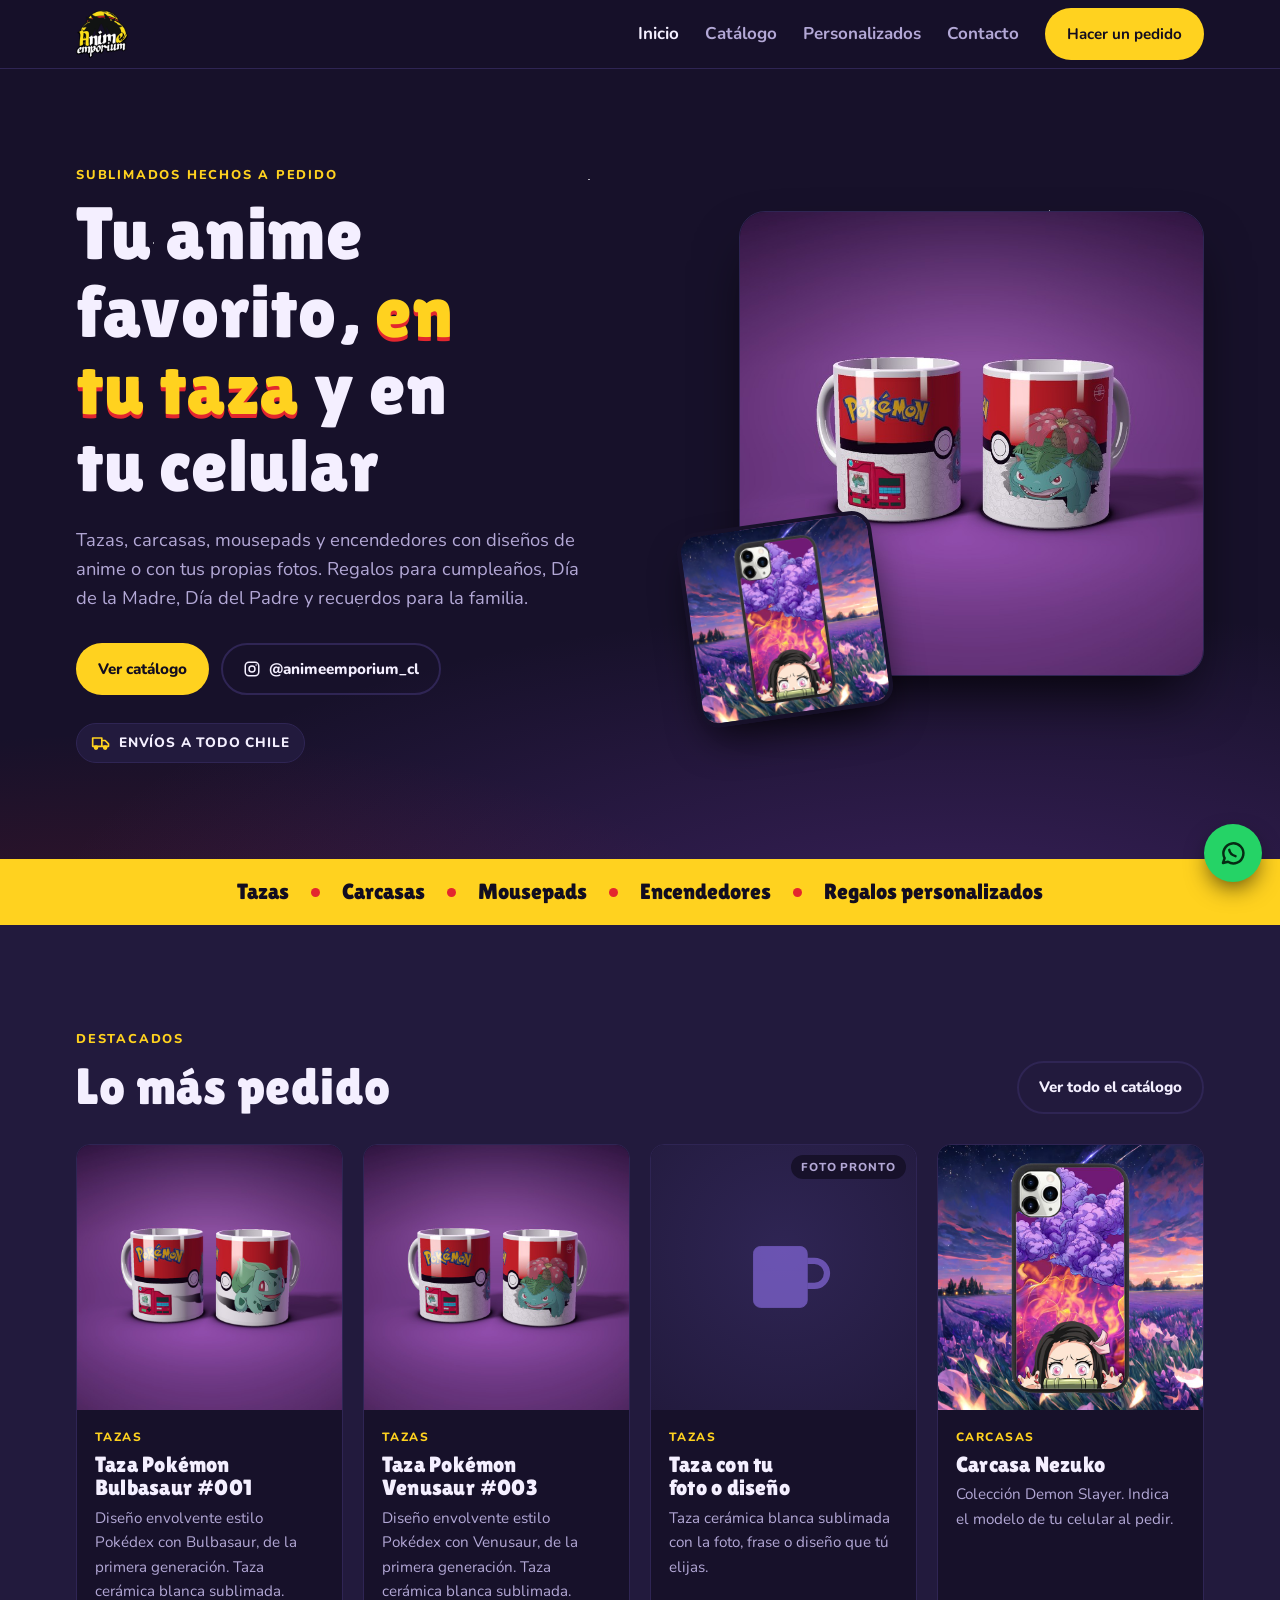
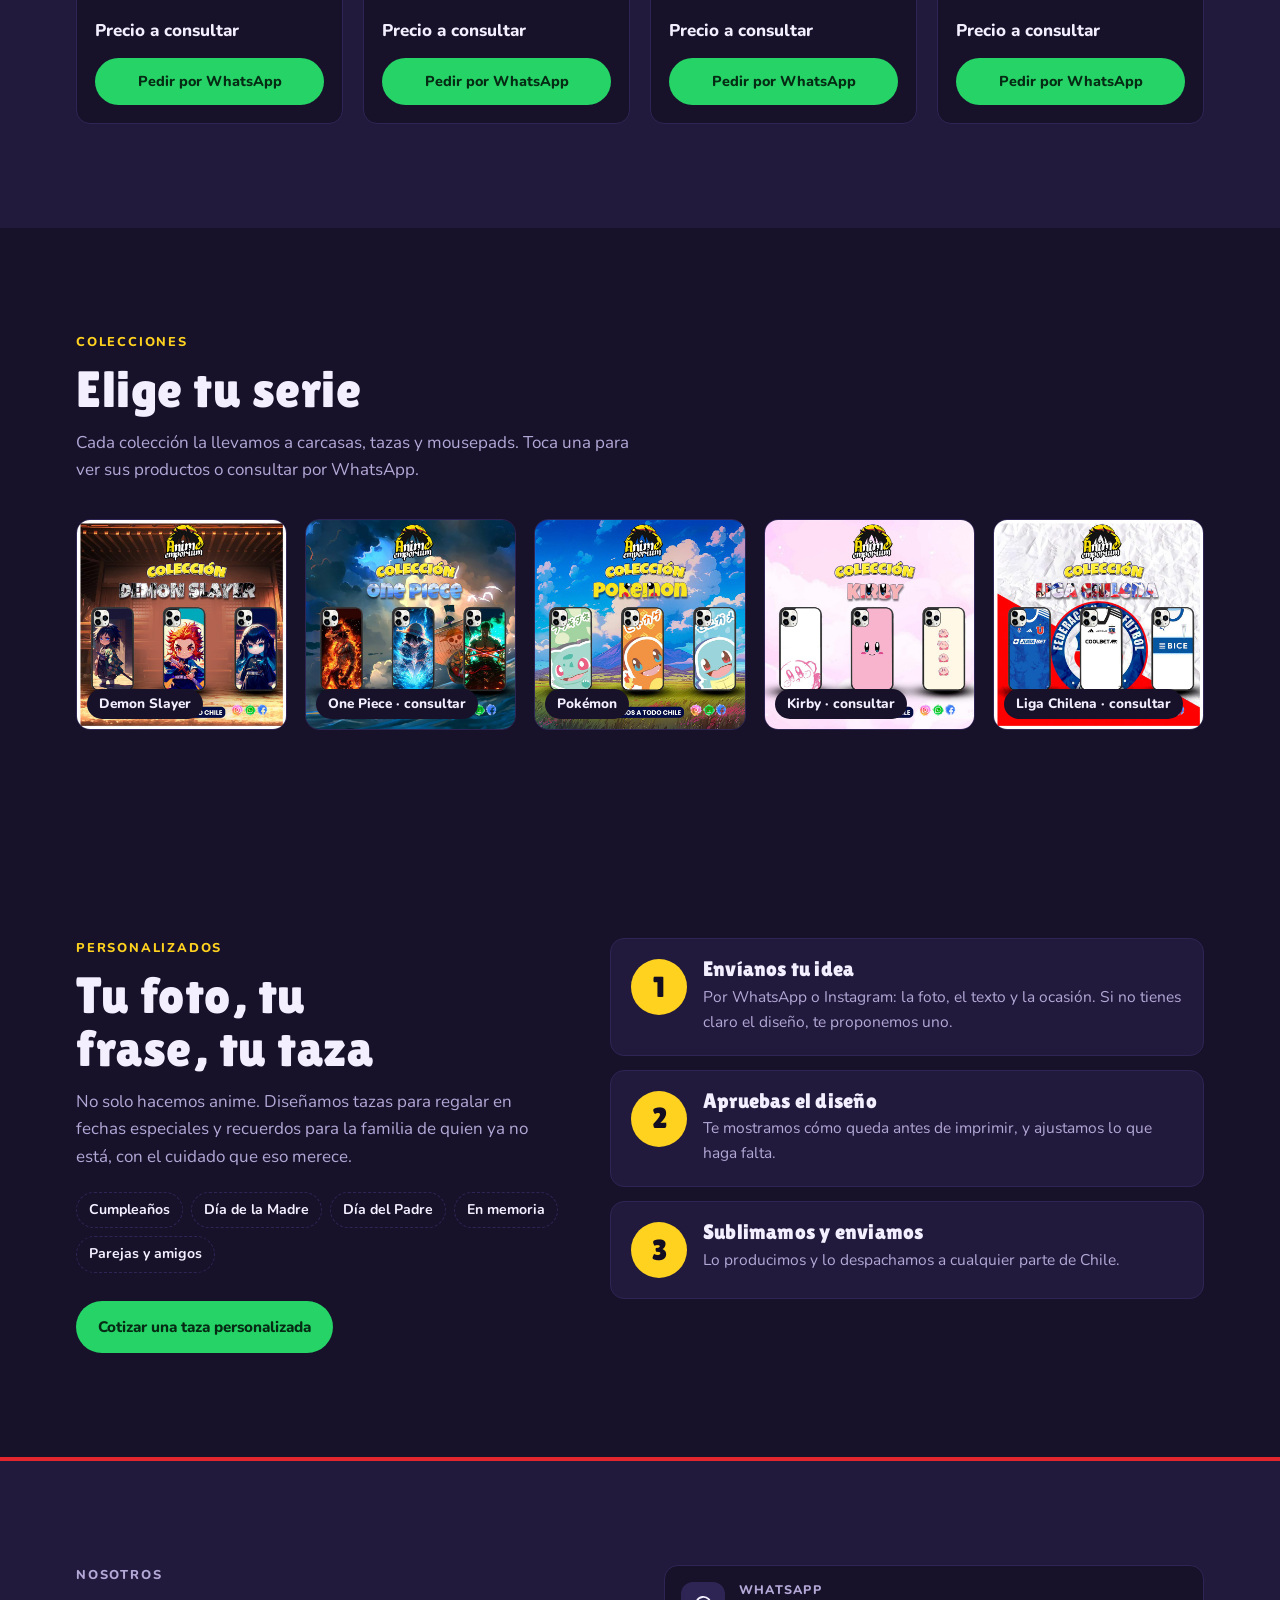
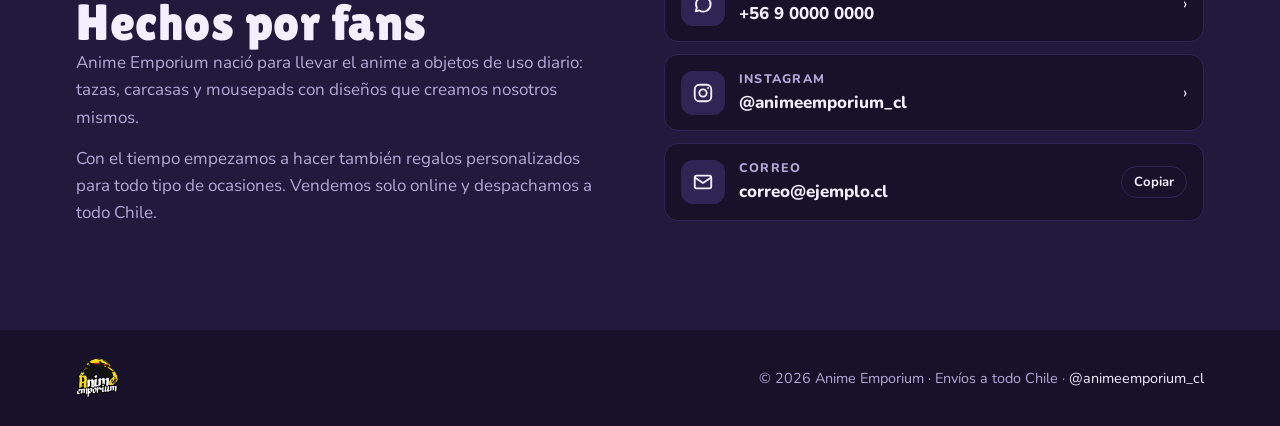
==== index.html @ aecd5f4e "Primera versión del sitio" ====
<!doctype html>
<html lang="es-CL">
<head>
<meta charset="utf-8">
<meta name="viewport" content="width=device-width, initial-scale=1, viewport-fit=cover">
<title>Anime Emporium</title>
<meta name="claude:viewport-fit-sides" content="cover">
<meta name="description" content="Tazas, carcasas, mousepads y regalos sublimados de anime y personalizados. Pedidos por WhatsApp e Instagram, envíos a todo Chile.">
<meta property="og:title" content="Anime Emporium">
<meta property="og:description" content="Tazas, carcasas, mousepads y regalos sublimados de anime y personalizados. Pedidos por WhatsApp e Instagram, envíos a todo Chile.">
<meta property="og:image" content="assets/img/productos/taza-pokemon-venusaur.jpg">
<link rel="icon" href="assets/img/logo.png">
<link rel="preconnect" href="https://fonts.googleapis.com">
<link rel="preconnect" href="https://fonts.gstatic.com" crossorigin>
<link rel="stylesheet" href="https://fonts.googleapis.com/css2?family=Lilita+One&family=Nunito:wght@400;700;800&display=swap">
<link rel="stylesheet" href="css/estilos.css">
</head>
<body data-pagina="inicio">

<header class="header">
  <div class="envoltura">
    <a class="marca" href="index.html" aria-label="Anime Emporium, inicio">
      <img src="assets/img/logo.png" alt="Anime Emporium" width="300" height="276">
    </a>
    <button id="btn-menu" type="button" aria-expanded="false" aria-controls="nav" aria-label="Abrir menú">
      <svg viewBox="0 0 24 24" fill="none" stroke="currentColor" stroke-width="2.2" stroke-linecap="round"><path d="M4 7h16M4 12h16M4 17h16"/></svg>
    </button>
    <nav id="nav" class="nav" aria-label="Principal">
      <a href="index.html" aria-current="page">Inicio</a>
      <a href="catalogo.html">Catálogo</a>
      <a href="index.html#personalizados">Personalizados</a>
      <a href="index.html#contacto">Contacto</a>
      <a class="btn btn-pri" data-wsp href="#" target="_blank" rel="noopener">Hacer un pedido</a>
    </nav>
  </div>
</header>

<main>
  <section class="hero" id="inicio">
    <div class="envoltura">
      <div class="hero-texto">
        <p class="eyebrow">Sublimados hechos a pedido</p>
        <h1>Tu anime favorito, <span class="amarillo">en tu taza</span> y en tu celular</h1>
        <p class="hero-lead">Tazas, carcasas, mousepads y encendedores con diseños de anime o con tus propias fotos. Regalos para cumpleaños, Día de la Madre, Día del Padre y recuerdos para la familia.</p>
        <div class="hero-cta">
          <a class="btn btn-pri" href="catalogo.html">Ver catálogo</a>
          <a class="btn btn-sec" data-ig href="#" target="_blank" rel="noopener">
            <svg viewBox="0 0 24 24" fill="none" stroke="currentColor" stroke-width="2"><rect x="3" y="3" width="18" height="18" rx="5"/><circle cx="12" cy="12" r="4"/><circle cx="17.5" cy="6.5" r="1" fill="currentColor" stroke="none"/></svg>
            <span data-ig-texto>@animeemporium_cl</span>
          </a>
        </div>
        <p class="sello">
          <svg viewBox="0 0 24 24" fill="none" stroke="currentColor" stroke-width="2" stroke-linejoin="round"><path d="M2 6h11v10H2zM13 9h4l4 4v3h-8z"/><circle cx="6" cy="17.5" r="1.8" fill="currentColor"/><circle cx="17" cy="17.5" r="1.8" fill="currentColor"/></svg>
          Envíos a todo Chile
        </p>
      </div>
      <div class="hero-visual" aria-hidden="true">
        <img class="hv-taza" src="assets/img/productos/taza-pokemon-venusaur.jpg" alt="" width="800" height="800">
        <img class="hv-carcasa" src="assets/img/productos/carcasa-nezuko.jpg" alt="" width="800" height="800">
      </div>
    </div>
  </section>

  <div class="banda" aria-label="Lo que hacemos">
    <div class="envoltura">
      <span>Tazas</span><i class="punto"></i>
      <span>Carcasas</span><i class="punto"></i>
      <span>Mousepads</span><i class="punto"></i>
      <span>Encendedores</span><i class="punto"></i>
      <span>Regalos personalizados</span>
    </div>
  </div>

  <section class="seccion catalogo" id="destacados">
    <div class="envoltura">
      <div class="cabecera-fila">
        <div>
          <p class="eyebrow">Destacados</p>
          <h2 class="titulo-sec">Lo más pedido</h2>
        </div>
        <a class="btn btn-sec" href="catalogo.html">Ver todo el catálogo</a>
      </div>
      <div class="grid-prod" id="grid-destacados"></div>
    </div>
  </section>

  <section class="seccion" id="colecciones">
    <div class="envoltura">
      <p class="eyebrow">Colecciones</p>
      <h2 class="titulo-sec">Elige tu serie</h2>
      <p class="intro">Cada colección la llevamos a carcasas, tazas y mousepads. Toca una para ver sus productos o consultar por WhatsApp.</p>
      <div class="grid-col" id="grid-colecciones"></div>
    </div>
  </section>

  <section class="seccion perso" id="personalizados">
    <div class="envoltura">
      <div>
        <p class="eyebrow">Personalizados</p>
        <h2 class="titulo-sec">Tu foto, tu frase, tu taza</h2>
        <p class="intro">No solo hacemos anime. Diseñamos tazas para regalar en fechas especiales y recuerdos para la familia de quien ya no está, con el cuidado que eso merece.</p>
        <div class="ocasiones-lista">
          <span>Cumpleaños</span><span>Día de la Madre</span><span>Día del Padre</span><span>En memoria</span><span>Parejas y amigos</span>
        </div>
        <a class="btn btn-wsp" data-wsp="Hola Anime Emporium, quiero una taza personalizada" href="#" target="_blank" rel="noopener">Cotizar una taza personalizada</a>
      </div>
      <ol class="pasos">
        <li>
          <div>
            <h3>Envíanos tu idea</h3>
            <p>Por WhatsApp o Instagram: la foto, el texto y la ocasión. Si no tienes claro el diseño, te proponemos uno.</p>
          </div>
        </li>
        <li>
          <div>
            <h3>Apruebas el diseño</h3>
            <p>Te mostramos cómo queda antes de imprimir, y ajustamos lo que haga falta.</p>
          </div>
        </li>
        <li>
          <div>
            <h3>Sublimamos y enviamos</h3>
            <p>Lo producimos y lo despachamos a cualquier parte de Chile.</p>
          </div>
        </li>
      </ol>
    </div>
  </section>

  <section class="seccion contacto" id="contacto">
    <div class="envoltura">
      <div class="texto">
        <p class="eyebrow">Nosotros</p>
        <h2 class="titulo-sec">Hechos por fans</h2>
        <p>Anime Emporium nació para llevar el anime a objetos de uso diario: tazas, carcasas y mousepads con diseños que creamos nosotros mismos.</p>
        <p>Con el tiempo empezamos a hacer también regalos personalizados para todo tipo de ocasiones. Vendemos solo online y despachamos a todo Chile.</p>
      </div>
      <div class="canales">
        <a class="canal" data-wsp href="#" target="_blank" rel="noopener">
          <span class="canal-ico"><svg viewBox="0 0 24 24" fill="none" stroke="currentColor" stroke-width="2" stroke-linejoin="round"><path d="M4 20l1.3-3.9A8 8 0 1 1 8 19z"/></svg></span>
          <span><small>WhatsApp</small><strong data-fono></strong></span>
          <span aria-hidden="true">›</span>
        </a>
        <a class="canal" data-ig href="#" target="_blank" rel="noopener">
          <span class="canal-ico"><svg viewBox="0 0 24 24" fill="none" stroke="currentColor" stroke-width="2"><rect x="3" y="3" width="18" height="18" rx="5"/><circle cx="12" cy="12" r="4"/><circle cx="17.5" cy="6.5" r="1" fill="currentColor" stroke="none"/></svg></span>
          <span><small>Instagram</small><strong data-ig-texto>@animeemporium_cl</strong></span>
          <span aria-hidden="true">›</span>
        </a>
        <div class="canal">
          <span class="canal-ico"><svg viewBox="0 0 24 24" fill="none" stroke="currentColor" stroke-width="2" stroke-linejoin="round"><rect x="3" y="5" width="18" height="14" rx="2"/><path d="M3 7l9 6 9-6"/></svg></span>
          <span><small>Correo</small><strong data-correo></strong></span>
          <button class="mini" id="copiar-correo" type="button">Copiar</button>
        </div>
      </div>
    </div>
  </section>
</main>

<footer>
  <div class="envoltura">
    <img src="assets/img/logo.png" alt="Anime Emporium" width="300" height="276">
    <p>© <span id="anio"></span> Anime Emporium · Envíos a todo Chile · <a data-ig href="#" target="_blank" rel="noopener" data-ig-texto>@animeemporium_cl</a></p>
  </div>
</footer>

<a class="flotante" data-wsp href="#" target="_blank" rel="noopener" aria-label="Escríbenos por WhatsApp">
  <svg viewBox="0 0 24 24" fill="none" stroke="currentColor" stroke-width="2" stroke-linejoin="round"><path d="M4 20l1.3-3.9A8 8 0 1 1 8 19z"/><path d="M9 9.5c.3 2 2.3 4.2 5 5" stroke-linecap="round"/></svg>
</a>

<script src="js/config.js"></script>
<script src="js/app.js"></script>
</body>
</html>
---- css/estilos.css ----
/* Layout: cielo nocturno de las publicaciones de IG + amarillo/rojo del logo.
   Hero en dos columnas con una taza y una carcasa, luego destacados, colecciones, personalizados y contacto. */
:root {
  --noche: #17112a;        /* fondo */
  --noche-2: #221a3d;      /* paneles */
  --noche-3: #2f2554;      /* bordes / chips */
  --texto: #f4efff;
  --suave: #b3a8d6;
  --amarillo: #ffd21f;     /* logo */
  --amarillo-osc: #d9a900;
  --rojo: #e3262e;         /* cinta del sombrero */
  --lila: #9d7bff;
  --wsp: #25d366;
  --tinta: #120d20;        /* texto sobre amarillo */

  --f-display: "Lilita One", "Arial Rounded MT Bold", "Trebuchet MS", sans-serif;
  --f-texto: "Nunito", "Segoe UI", system-ui, sans-serif;

  --radio: 14px;
  --ancho: 1160px;
  color-scheme: dark;
}

* { box-sizing: border-box; }
html { scroll-behavior: smooth; scroll-padding-top: 84px; }
body {
  margin: 0;
  background: var(--noche);
  color: var(--texto);
  font-family: var(--f-texto);
  font-size: 1.0625rem;
  line-height: 1.6;
  -webkit-font-smoothing: antialiased;
}
img { max-width: 100%; height: auto; display: block; }
a { color: inherit; }
h1, h2, h3 { font-family: var(--f-display); font-weight: 400; line-height: 1.05; margin: 0; text-wrap: balance; letter-spacing: .01em; }
p { margin: 0; }

.envoltura {
  max-width: var(--ancho);
  margin: 0 auto;
  padding-left: max(16px, env(safe-area-inset-left, 0px));
  padding-right: max(16px, env(safe-area-inset-right, 0px));
}
.seccion { padding-block: clamp(56px, 9vw, 104px); }
.eyebrow {
  font-weight: 800; font-size: .8rem; letter-spacing: .14em; text-transform: uppercase;
  color: var(--amarillo); margin-bottom: 10px;
}
.titulo-sec { font-size: clamp(2.1rem, 5vw, 3.2rem); }
.intro { color: var(--suave); max-width: 58ch; margin-top: 12px; }

/* Botones */
.btn {
  display: inline-flex; align-items: center; justify-content: center; gap: 8px;
  font-family: var(--f-texto); font-weight: 800; font-size: .95rem;
  padding: 12px 20px; border-radius: 999px; text-decoration: none; border: 2px solid transparent;
  cursor: pointer; transition: transform .15s ease, background-color .15s ease;
}
.btn:hover { transform: translateY(-2px); }
.btn:focus-visible, .chip:focus-visible, .col:focus-visible, a:focus-visible, button:focus-visible {
  outline: 3px solid var(--amarillo); outline-offset: 3px;
}
.btn-pri { background: var(--amarillo); color: var(--tinta); }
.btn-pri:hover { background: #ffe066; }
.btn-sec { border-color: var(--noche-3); color: var(--texto); background: transparent; }
.btn-sec:hover { border-color: var(--suave); }
.btn-wsp { background: var(--wsp); color: #062b14; }
.btn svg { width: 18px; height: 18px; flex: none; }

/* Header */
body::before {
  content: ""; position: fixed; inset: 0 0 auto; height: env(safe-area-inset-top, 0px);
  z-index: 10; background: var(--noche);
}
.header {
  position: sticky; top: env(safe-area-inset-top, 0px); z-index: 20;
  background: color-mix(in srgb, var(--noche) 88%, transparent);
  backdrop-filter: blur(10px); -webkit-backdrop-filter: blur(10px);
  border-bottom: 1px solid var(--noche-3);
}
.header .envoltura { display: flex; align-items: center; justify-content: space-between; gap: 16px; min-height: 68px; }
.marca img { height: 48px; width: auto; }
.nav { display: flex; align-items: center; gap: 26px; }
.nav a { text-decoration: none; font-weight: 700; color: var(--suave); }
.nav a:hover { color: var(--texto); }
.nav .btn { color: var(--tinta); }
#btn-menu { display: none; background: none; border: 0; color: var(--texto); padding: 8px; cursor: pointer; }
#btn-menu svg { width: 28px; height: 28px; }

/* Hero */
.hero {
  position: relative; overflow: hidden;
  background:
    radial-gradient(1.5px 1.5px at 12% 22%, #fff9 50%, transparent 51%),
    radial-gradient(1px 1px at 28% 68%, #fff8 50%, transparent 51%),
    radial-gradient(1.5px 1.5px at 46% 14%, #fffa 50%, transparent 51%),
    radial-gradient(1px 1px at 63% 40%, #fff7 50%, transparent 51%),
    radial-gradient(1.5px 1.5px at 82% 18%, #fff9 50%, transparent 51%),
    radial-gradient(1px 1px at 92% 62%, #fff7 50%, transparent 51%),
    radial-gradient(120% 70% at 75% 110%, #7b3fb855 0%, transparent 60%),
    radial-gradient(90% 60% at 10% 120%, #e3262e33 0%, transparent 60%),
    var(--noche);
}
.hero .envoltura {
  display: grid; grid-template-columns: 1.05fr .95fr; align-items: center; gap: 40px;
  padding-block: clamp(48px, 8vw, 96px);
}
.hero-texto { min-width: 0; }
.hero h1 { font-size: clamp(2.6rem, 6.4vw, 4.6rem); }
.hero h1 .amarillo { color: var(--amarillo); -webkit-text-stroke: 0; text-shadow: 0 4px 0 var(--rojo); }
.hero-lead { color: var(--suave); font-size: 1.15rem; max-width: 46ch; margin-top: 20px; }
.hero-cta { display: flex; flex-wrap: wrap; gap: 12px; margin-top: 30px; }
.sello {
  display: inline-flex; align-items: center; gap: 8px; margin-top: 28px;
  font-weight: 800; font-size: .85rem; letter-spacing: .06em; text-transform: uppercase;
  color: var(--texto); background: var(--noche-2); border: 1px solid var(--noche-3);
  padding: 8px 14px; border-radius: 999px;
}
.sello svg { width: 20px; height: 20px; color: var(--amarillo); }

.hero-visual { position: relative; padding: 0 0 8% 10%; min-width: 0; }
.hv-taza {
  width: 100%; border-radius: 26px; box-shadow: 0 30px 60px -18px #000d;
  border: 1px solid var(--noche-3);
}
.hv-carcasa {
  position: absolute; left: 0; bottom: 0; width: 38%;
  border-radius: 20px; border: 4px solid var(--noche);
  box-shadow: 0 20px 40px -12px #000c; transform: rotate(-8deg);
  transition: transform .4s cubic-bezier(.2, .8, .2, 1);
}
.hero-visual:hover .hv-carcasa { transform: rotate(-12deg) translateY(-6px); }

/* Banda de categorías */
.banda { background: var(--amarillo); color: var(--tinta); overflow: hidden; }
.banda .envoltura {
  display: flex; flex-wrap: wrap; justify-content: center; align-items: center; gap: 8px 22px;
  padding-block: 16px; font-family: var(--f-display); font-size: 1.35rem;
}
.banda .punto { width: 9px; height: 9px; border-radius: 50%; background: var(--rojo); flex: none; }

/* Colecciones */
.grid-col {
  display: grid; gap: 18px; margin-top: 36px;
  grid-template-columns: repeat(auto-fill, minmax(210px, 1fr));
}
.col {
  position: relative; display: block; border-radius: var(--radio); overflow: hidden;
  border: 1px solid var(--noche-3); text-decoration: none; aspect-ratio: 1; max-width: 100%;
}
.col img { width: 100%; height: 100%; object-fit: cover; transition: transform .4s ease; }
.col:hover img { transform: scale(1.04); }
.col-nombre {
  position: absolute; left: 10px; bottom: 10px; padding: 4px 12px; border-radius: 999px;
  background: var(--noche); font-weight: 800; font-size: .85rem;
}

/* Catálogo */
.catalogo { background: var(--noche-2); }
.filtros { display: grid; gap: 14px; margin-top: 32px; }
.filtro { display: flex; flex-wrap: wrap; align-items: center; gap: 8px; }
.filtro-label { font-size: .78rem; font-weight: 800; letter-spacing: .12em; text-transform: uppercase; color: var(--suave); width: 90px; }
.chips { display: flex; flex-wrap: wrap; gap: 8px; min-width: 0; }
.chip {
  font-family: var(--f-texto); font-weight: 700; font-size: .9rem;
  padding: 7px 14px; border-radius: 999px; cursor: pointer;
  background: transparent; color: var(--texto); border: 1.5px solid var(--noche-3);
}
.chip:hover { border-color: var(--suave); }
.chip[aria-pressed="true"] { background: var(--amarillo); border-color: var(--amarillo); color: var(--tinta); }
#conteo { color: var(--suave); font-size: .9rem; margin-top: 18px; font-variant-numeric: tabular-nums; }

.grid-prod {
  display: grid; gap: 20px; margin-top: 18px;
  grid-template-columns: repeat(auto-fill, minmax(240px, 1fr));
}
.prod {
  display: flex; flex-direction: column; background: var(--noche);
  border: 1px solid var(--noche-3); border-radius: var(--radio); overflow: hidden;
}
.prod-media {
  position: relative; aspect-ratio: 1; max-width: 100%; display: grid; place-items: center;
  background: radial-gradient(circle at 50% 40%, var(--noche-3), var(--noche-2));
}
.prod-media img { width: 100%; height: 100%; object-fit: cover; }
.ph { width: 46%; fill: var(--lila); stroke: var(--lila); opacity: .55; }
.ph .hueco { fill: var(--noche-2); stroke: none; }
.sin-foto {
  position: absolute; top: 10px; right: 10px; font-size: .72rem; font-weight: 800;
  letter-spacing: .08em; text-transform: uppercase; color: var(--suave);
  background: var(--noche); padding: 3px 10px; border-radius: 999px;
}
.prod-body { display: flex; flex-direction: column; gap: 6px; padding: 18px; flex: 1; }
.prod-cat { font-size: .75rem; font-weight: 800; letter-spacing: .12em; text-transform: uppercase; color: var(--amarillo); }
.prod h3 { font-size: 1.4rem; }
.prod-desc { color: var(--suave); font-size: .95rem; }
.prod-precio { font-weight: 800; margin-top: auto; padding-top: 8px; font-variant-numeric: tabular-nums; }
.prod-acciones { display: flex; flex-wrap: wrap; gap: 8px; margin-top: 8px; }
.prod-acciones .btn { flex: 1 1 auto; padding: 10px 14px; font-size: .9rem; }
.vacio { color: var(--suave); grid-column: 1 / -1; padding: 30px 0; }

/* Personalizados */
.perso .envoltura { display: grid; grid-template-columns: .9fr 1.1fr; gap: 48px; align-items: start; }
.pasos { list-style: none; margin: 0; padding: 0; display: grid; gap: 14px; counter-reset: paso; }
.pasos li {
  counter-increment: paso; display: grid; grid-template-columns: 56px 1fr; gap: 16px; align-items: start;
  background: var(--noche-2); border: 1px solid var(--noche-3); border-radius: var(--radio); padding: 20px;
}
.pasos li::before {
  content: counter(paso); font-family: var(--f-display); font-size: 1.8rem; line-height: 1;
  width: 56px; height: 56px; border-radius: 50%; display: grid; place-items: center;
  background: var(--amarillo); color: var(--tinta);
}
.pasos h3 { font-size: 1.3rem; margin-bottom: 4px; }
.pasos p { color: var(--suave); font-size: .97rem; }
.ocasiones-lista { display: flex; flex-wrap: wrap; gap: 8px; margin-top: 22px; }
.ocasiones-lista span { font-weight: 700; font-size: .88rem; padding: 6px 12px; border-radius: 999px; border: 1.5px dashed var(--noche-3); color: var(--texto); }
.perso .btn { margin-top: 28px; }

/* Nosotros / contacto */
.contacto { background: var(--noche-2); border-top: 4px solid var(--rojo); }
.contacto .envoltura { display: grid; grid-template-columns: 1fr 1fr; gap: 48px; }
.contacto .texto { min-width: 0; }
.contacto .texto p + p { margin-top: 14px; }
.contacto .texto p { color: var(--suave); max-width: 52ch; }
.canales { display: grid; gap: 12px; align-content: start; }
.canal {
  display: grid; grid-template-columns: 44px 1fr auto; align-items: center; gap: 14px;
  background: var(--noche); border: 1px solid var(--noche-3); border-radius: var(--radio);
  padding: 14px 16px; text-decoration: none; min-width: 0;
}
a.canal:hover { border-color: var(--suave); }
.canal-ico { width: 44px; height: 44px; border-radius: 12px; display: grid; place-items: center; background: var(--noche-3); }
.canal-ico svg { width: 22px; height: 22px; }
.canal small { display: block; color: var(--suave); font-size: .78rem; font-weight: 800; letter-spacing: .1em; text-transform: uppercase; }
.canal strong { display: block; font-weight: 800; overflow-wrap: anywhere; user-select: all; }

footer { padding-block: 28px; color: var(--suave); font-size: .9rem; }
footer .envoltura { display: flex; flex-wrap: wrap; justify-content: space-between; align-items: center; gap: 12px; }
footer img { height: 40px; width: auto; }

/* Botón flotante WhatsApp */
.flotante {
  position: fixed; z-index: 30;
  right: calc(18px + env(safe-area-inset-right, 0px));
  bottom: calc(18px + env(safe-area-inset-bottom, 0px));
  width: 58px; height: 58px; border-radius: 50%; display: grid; place-items: center;
  background: var(--wsp); color: #062b14; box-shadow: 0 10px 24px -6px #000b;
}
.flotante svg { width: 30px; height: 30px; }

/* Páginas internas */
.pag { padding-block: clamp(32px, 5vw, 56px) clamp(56px, 9vw, 104px); }
.titulo-pag { font-size: clamp(2.4rem, 6vw, 3.8rem); }
.cabecera-fila { display: flex; flex-wrap: wrap; align-items: end; justify-content: space-between; gap: 16px 24px; margin-bottom: 30px; }
.nav a[aria-current="page"] { color: var(--texto); }
.prod h3 a { text-decoration: none; }
.prod h3 a:hover { color: var(--amarillo); }
.prod-media { text-decoration: none; }
.aviso {
  display: flex; flex-wrap: wrap; align-items: center; gap: 12px; margin-top: 24px;
  background: var(--noche); border: 1px solid var(--noche-3); border-left: 4px solid var(--amarillo);
  border-radius: 10px; padding: 10px 14px;
}
.aviso strong { color: var(--amarillo); }
.mini {
  font: 700 .82rem var(--f-texto); color: var(--texto); background: transparent;
  border: 1.5px solid var(--noche-3); border-radius: 999px; padding: 6px 12px; cursor: pointer;
}
.mini:hover { border-color: var(--suave); }

.migas { display: flex; flex-wrap: wrap; gap: 8px; font-size: .92rem; color: var(--suave); margin-bottom: 28px; }
.migas a { text-decoration: none; color: var(--suave); }
.migas a:hover { color: var(--texto); }
.migas [aria-current] { color: var(--texto); font-weight: 700; }
.ficha { display: grid; grid-template-columns: 1fr 1fr; gap: clamp(28px, 5vw, 64px); align-items: start; min-height: 420px; }
.ficha-media {
  position: relative; aspect-ratio: 1; max-width: 100%; display: grid; place-items: center;
  border-radius: 22px; overflow: hidden; border: 1px solid var(--noche-3);
  background: radial-gradient(circle at 50% 40%, var(--noche-3), var(--noche-2));
}
.ficha-media img { width: 100%; height: 100%; object-fit: cover; }
.ficha-info { min-width: 0; display: flex; flex-direction: column; gap: 14px; }
.ficha-info h1 { font-size: clamp(2.2rem, 4.6vw, 3.4rem); }
.ficha-precio { font-size: 1.4rem; font-weight: 800; color: var(--amarillo); font-variant-numeric: tabular-nums; }
.ficha-desc { color: var(--suave); max-width: 52ch; }
.ficha-info .ocasiones-lista { margin-top: 0; }
.nota { font-size: .95rem; background: var(--noche-2); border-radius: 10px; padding: 10px 14px; }
.ficha-acciones { display: flex; flex-wrap: wrap; gap: 10px; margin-top: 6px; }
.ficha-acciones .btn { padding: 14px 24px; font-size: 1rem; }
.ficha-datos { list-style: none; margin: 10px 0 0; padding: 16px 0 0; border-top: 1px solid var(--noche-3); display: grid; gap: 6px; color: var(--suave); font-size: .95rem; }
.ficha-datos strong { color: var(--texto); }
.ficha-vacia { grid-column: 1 / -1; display: grid; gap: 14px; justify-items: start; }
footer a { color: var(--texto); text-decoration: none; }

/* Responsive */
@media (max-width: 900px) {
  .hero .envoltura, .perso .envoltura, .contacto .envoltura, .ficha { grid-template-columns: 1fr; }
  .hero-visual { max-width: 520px; }
}
@media (max-width: 760px) {
  #btn-menu { display: block; }
  .nav {
    display: none; position: absolute; top: 100%; left: 0; right: 0;
    flex-direction: column; align-items: stretch; gap: 4px;
    background: var(--noche); border-bottom: 1px solid var(--noche-3);
    padding: 12px max(16px, env(safe-area-inset-right, 0px)) 18px max(16px, env(safe-area-inset-left, 0px));
  }
  .nav.abierto { display: flex; }
  .nav a { padding: 10px 4px; }
  .nav .btn { margin-top: 6px; }
  .filtro-label { width: 100%; }
  .grid-prod { grid-template-columns: repeat(auto-fill, minmax(160px, 1fr)); gap: 12px; }
  .prod-body { padding: 14px; }
  .prod h3 { font-size: 1.2rem; }
  .grid-col { grid-template-columns: repeat(2, 1fr); gap: 12px; }
  .banda .envoltura { gap: 6px 14px; font-size: 1.1rem; }
}
@media (prefers-reduced-motion: reduce) {
  html { scroll-behavior: auto; }
  *, *::before, *::after { transition: none !important; animation: none !important; }
}
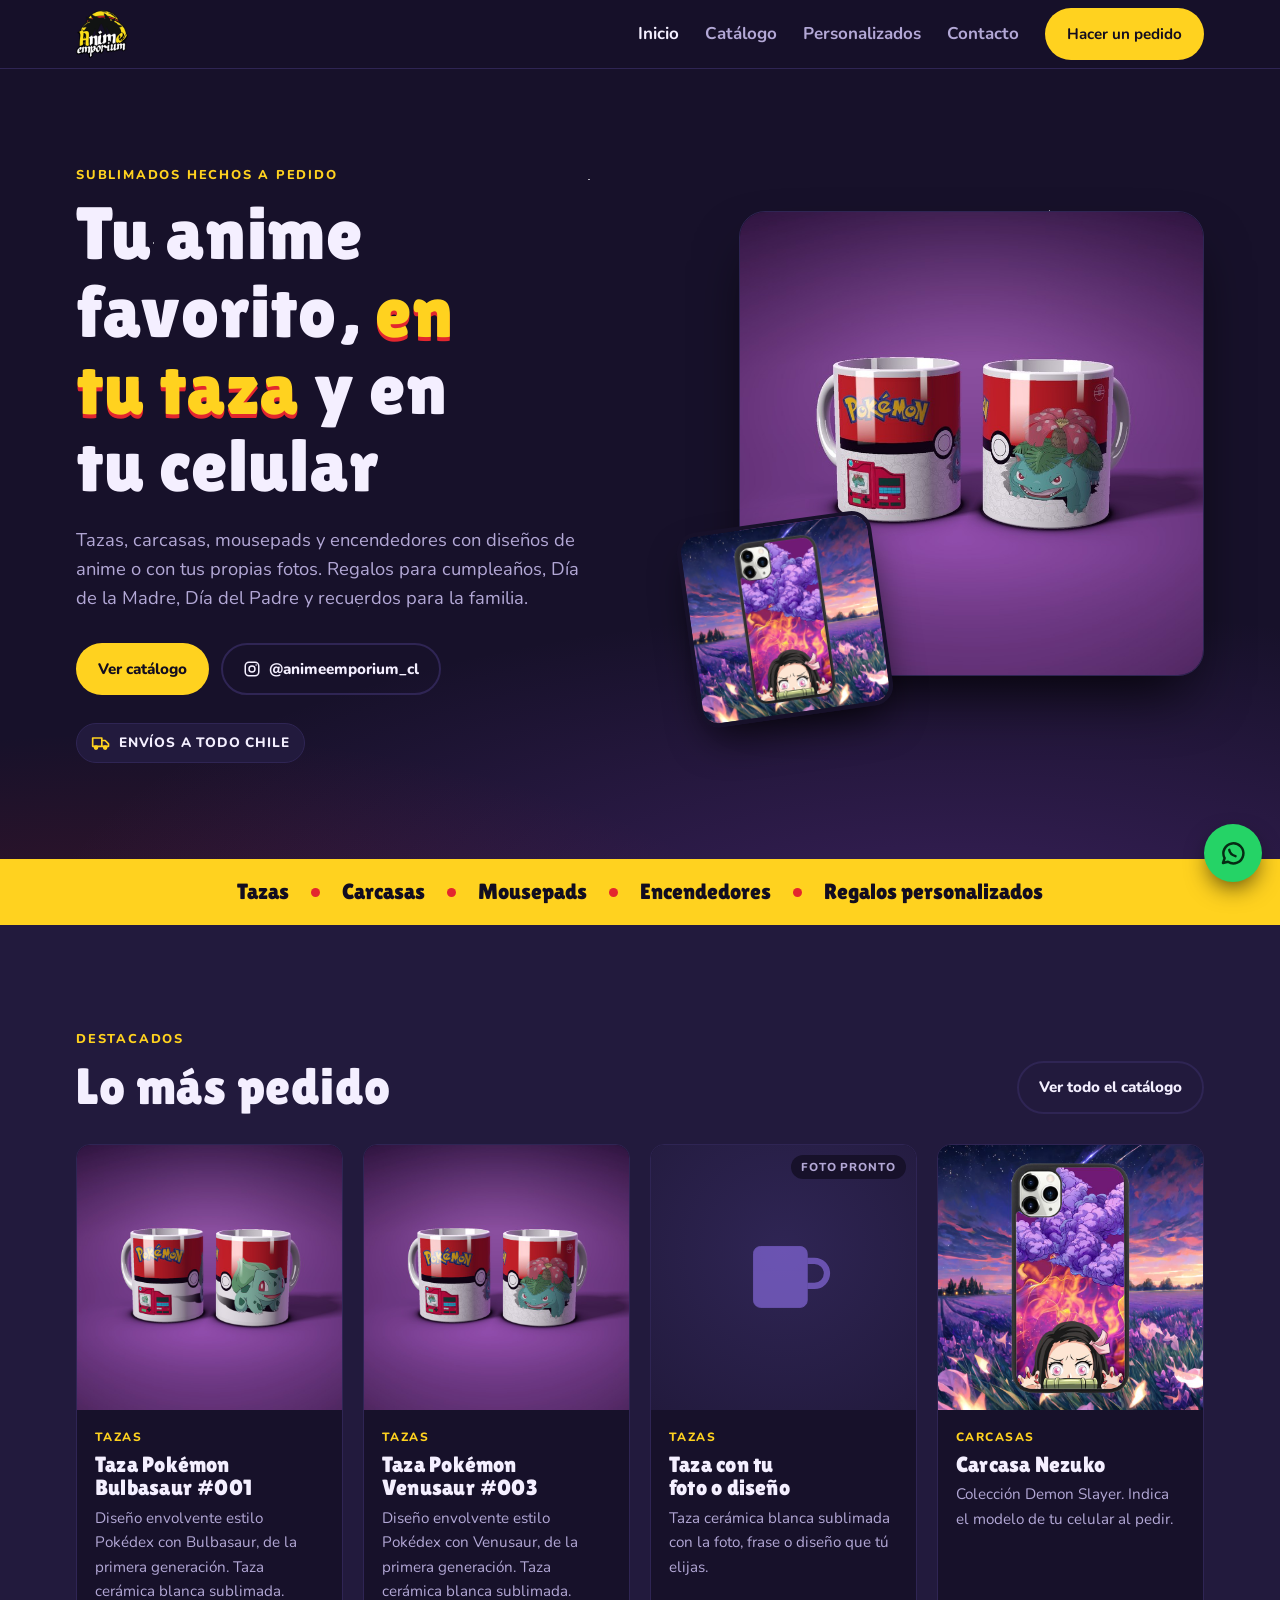
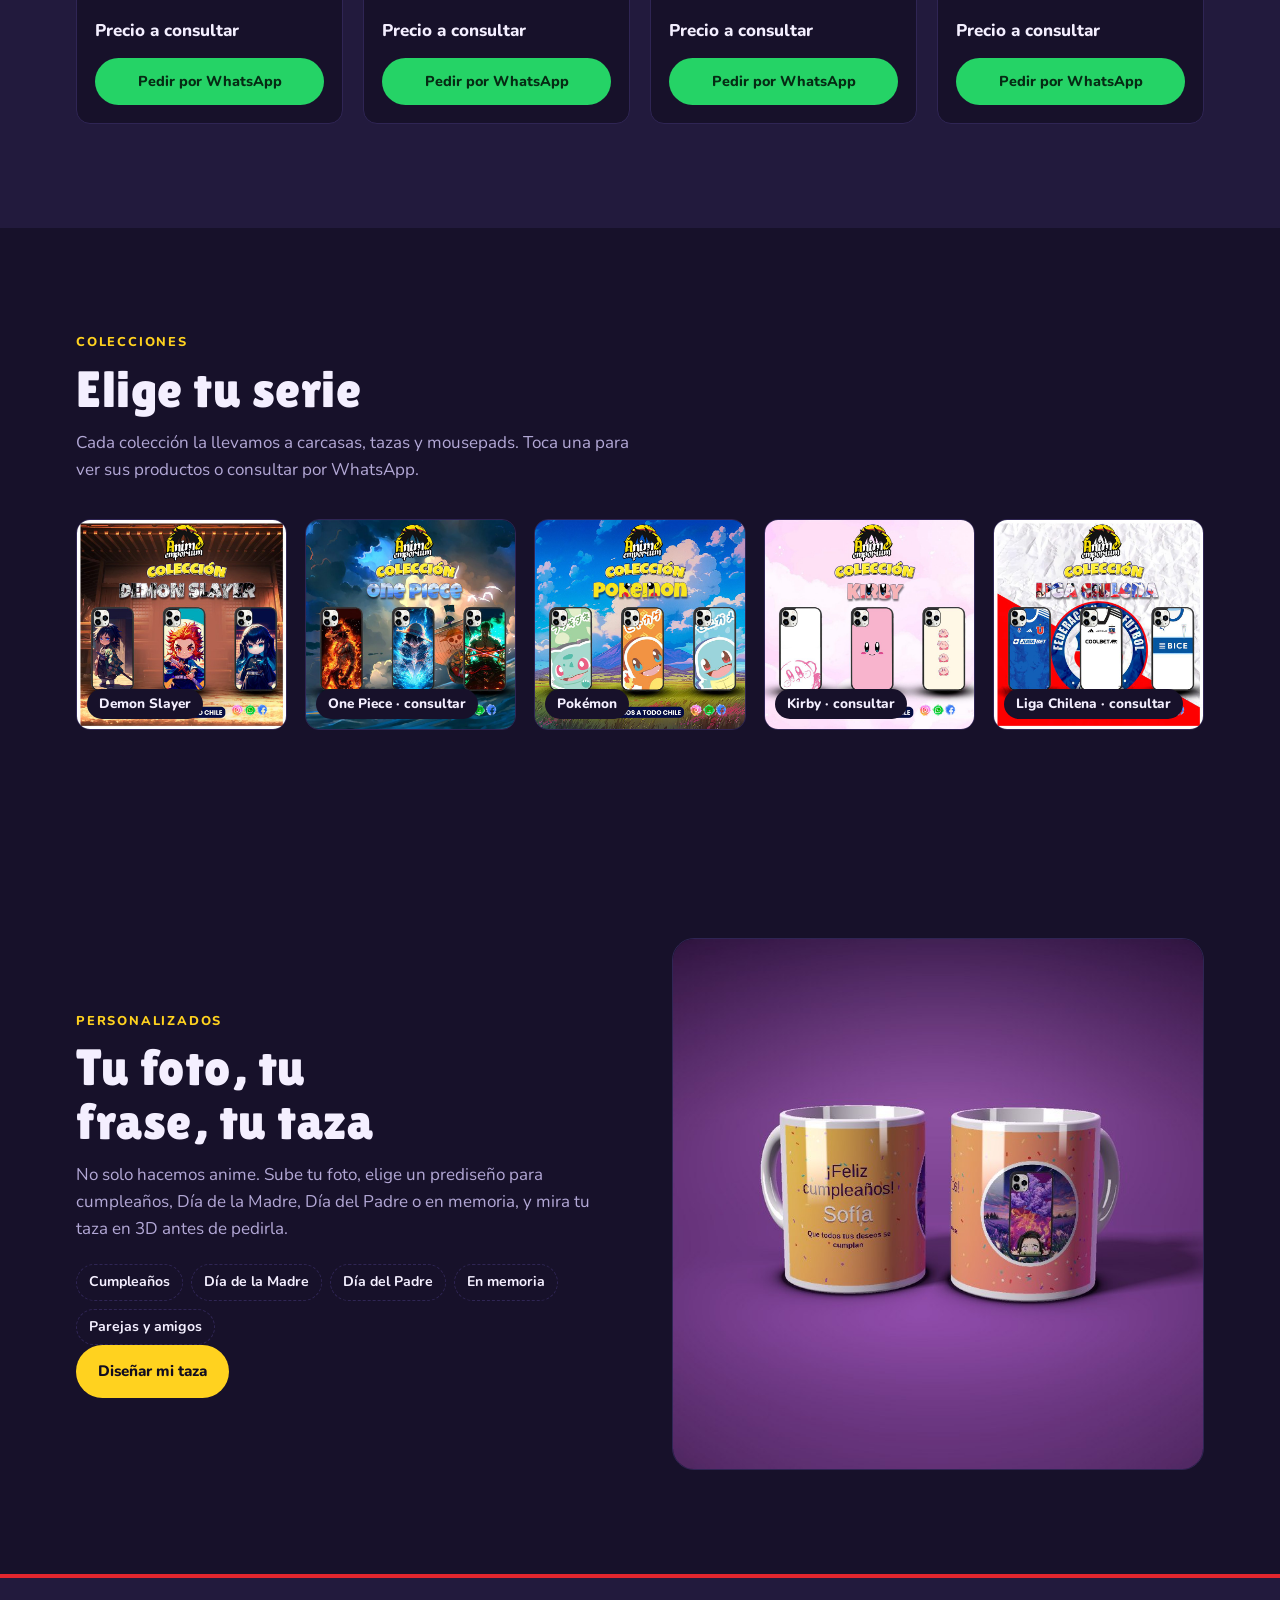
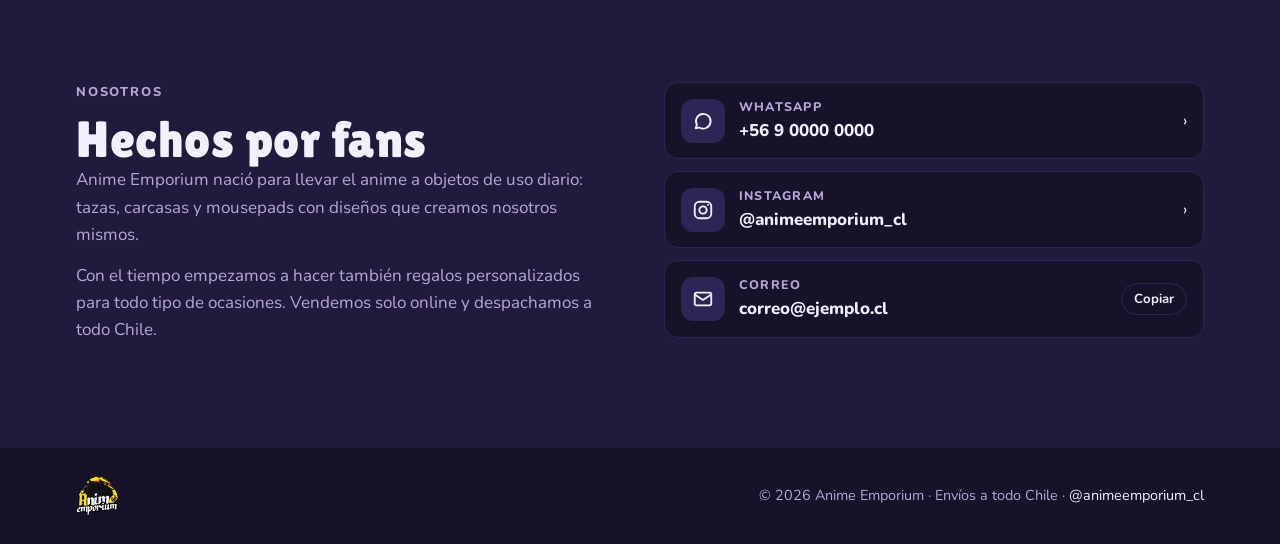
==== commit f493ce91: "Página Personalizados con diseñador de tazas" ====
--- a/index.html
+++ b/index.html
@@ -28,7 +28,7 @@
     <nav id="nav" class="nav" aria-label="Principal">
       <a href="index.html" aria-current="page">Inicio</a>
       <a href="catalogo.html">Catálogo</a>
-      <a href="index.html#personalizados">Personalizados</a>
+      <a href="personalizados.html">Personalizados</a>
       <a href="index.html#contacto">Contacto</a>
       <a class="btn btn-pri" data-wsp href="#" target="_blank" rel="noopener">Hacer un pedido</a>
     </nav>
@@ -93,37 +93,18 @@
     </div>
   </section>
 
-  <section class="seccion perso" id="personalizados">
+  <section class="seccion teaser" id="personalizados">
     <div class="envoltura">
       <div>
         <p class="eyebrow">Personalizados</p>
         <h2 class="titulo-sec">Tu foto, tu frase, tu taza</h2>
-        <p class="intro">No solo hacemos anime. Diseñamos tazas para regalar en fechas especiales y recuerdos para la familia de quien ya no está, con el cuidado que eso merece.</p>
+        <p class="intro">No solo hacemos anime. Sube tu foto, elige un prediseño para cumpleaños, Día de la Madre, Día del Padre o en memoria, y mira tu taza en 3D antes de pedirla.</p>
         <div class="ocasiones-lista">
           <span>Cumpleaños</span><span>Día de la Madre</span><span>Día del Padre</span><span>En memoria</span><span>Parejas y amigos</span>
         </div>
-        <a class="btn btn-wsp" data-wsp="Hola Anime Emporium, quiero una taza personalizada" href="#" target="_blank" rel="noopener">Cotizar una taza personalizada</a>
+        <a class="btn btn-pri" href="personalizados.html">Diseñar mi taza</a>
       </div>
-      <ol class="pasos">
-        <li>
-          <div>
-            <h3>Envíanos tu idea</h3>
-            <p>Por WhatsApp o Instagram: la foto, el texto y la ocasión. Si no tienes claro el diseño, te proponemos uno.</p>
-          </div>
-        </li>
-        <li>
-          <div>
-            <h3>Apruebas el diseño</h3>
-            <p>Te mostramos cómo queda antes de imprimir, y ajustamos lo que haga falta.</p>
-          </div>
-        </li>
-        <li>
-          <div>
-            <h3>Sublimamos y enviamos</h3>
-            <p>Lo producimos y lo despachamos a cualquier parte de Chile.</p>
-          </div>
-        </li>
-      </ol>
+      <img src="assets/img/taza/ejemplo.jpg" alt="Taza personalizada de cumpleaños con foto" width="800" height="800" loading="lazy">
     </div>
   </section>
 
--- a/css/estilos.css
+++ b/css/estilos.css
@@ -33,6 +33,7 @@
   -webkit-font-smoothing: antialiased;
 }
 img { max-width: 100%; height: auto; display: block; }
+[hidden] { display: none !important; }
 a { color: inherit; }
 h1, h2, h3 { font-family: var(--f-display); font-weight: 400; line-height: 1.05; margin: 0; text-wrap: balance; letter-spacing: .01em; }
 p { margin: 0; }
@@ -295,9 +296,63 @@
 .ficha-vacia { grid-column: 1 / -1; display: grid; gap: 14px; justify-items: start; }
 footer a { color: var(--texto); text-decoration: none; }
 
+/* Diseñador de tazas */
+.disenador { display: grid; grid-template-columns: 1.1fr .9fr; gap: clamp(24px, 4vw, 48px); margin-top: 36px; align-items: start; }
+.dis-vista { position: sticky; top: calc(84px + env(safe-area-inset-top, 0px)); display: grid; gap: 14px; min-width: 0; }
+.dis-lienzo {
+  border-radius: 22px; overflow: hidden; border: 1px solid var(--noche-3);
+  background: var(--noche-2); display: grid; place-items: center; aspect-ratio: 1; max-width: 100%;
+}
+.dis-lienzo canvas { width: 100%; height: auto; display: block; }
+#vista-plano { width: 94%; border-radius: 6px; box-shadow: 0 10px 30px -10px #000a; }
+.dis-toggle { display: flex; gap: 8px; justify-content: center; }
+.dis-controles { display: grid; gap: 18px; min-width: 0; }
+.paso { margin: 0; border: 1px solid var(--noche-3); border-radius: var(--radio); background: var(--noche-2); padding: 18px; min-width: 0; display: grid; gap: 14px; }
+.paso legend { float: left; width: 100%; padding: 0; display: flex; align-items: center; gap: 10px; font-family: var(--f-display); font-size: 1.35rem; }
+.paso legend + * { clear: both; }
+.paso-n {
+  width: 32px; height: 32px; border-radius: 50%; display: grid; place-items: center; flex: none;
+  background: var(--amarillo); color: var(--tinta); font-size: 1.05rem;
+}
+.plantillas { display: grid; grid-template-columns: repeat(3, 1fr); gap: 10px; }
+.plantilla {
+  display: grid; gap: 6px; padding: 6px 6px 8px; border-radius: 12px; cursor: pointer;
+  background: var(--noche); border: 2px solid var(--noche-3); color: var(--texto);
+  font: 700 .8rem/1.2 var(--f-texto); text-align: center;
+}
+.plantilla canvas { width: 100%; height: auto; border-radius: 6px; display: block; }
+.plantilla:hover { border-color: var(--suave); }
+.plantilla[aria-pressed="true"] { border-color: var(--amarillo); }
+.oculto { position: absolute; width: 1px; height: 1px; opacity: 0; pointer-events: none; }
+.zona-foto {
+  display: grid; justify-items: center; gap: 6px; text-align: center; cursor: pointer;
+  border: 2px dashed var(--noche-3); border-radius: 12px; padding: 22px 14px; background: var(--noche);
+}
+.zona-foto svg { width: 34px; height: 34px; color: var(--amarillo); }
+.zona-foto small { color: var(--suave); font-size: .85rem; overflow-wrap: anywhere; }
+.zona-foto:hover, .zona-foto.arrastrando { border-color: var(--amarillo); }
+.zona-foto.con-foto { border-style: solid; }
+#foto:focus-visible + .zona-foto, .zona-foto:focus-within { outline: 3px solid var(--amarillo); outline-offset: 3px; }
+.ajustes { display: grid; gap: 10px; }
+.ajustes label { display: grid; gap: 4px; font-size: .88rem; font-weight: 700; color: var(--suave); }
+.ajustes input[type="range"] { width: 100%; accent-color: var(--amarillo); }
+.campo { display: grid; gap: 6px; font-size: .88rem; font-weight: 800; color: var(--suave); }
+.campo input {
+  font: 700 1rem var(--f-texto); color: var(--texto); background: var(--noche);
+  border: 1.5px solid var(--noche-3); border-radius: 10px; padding: 11px 12px; width: 100%;
+}
+.campo input:focus-visible { outline: 3px solid var(--amarillo); outline-offset: 1px; }
+.campo input::placeholder { color: #7f75a3; }
+.dis-acciones { display: flex; flex-wrap: wrap; gap: 10px; }
+.dis-acciones .btn { flex: 1 1 220px; padding: 14px 20px; font-size: 1rem; }
+.dis-nota { color: var(--suave); font-size: .9rem; flex-basis: 100%; }
+.teaser .envoltura { display: grid; grid-template-columns: 1fr 1fr; gap: clamp(28px, 5vw, 64px); align-items: center; }
+.teaser img { border-radius: 22px; border: 1px solid var(--noche-3); }
+
 /* Responsive */
 @media (max-width: 900px) {
-  .hero .envoltura, .perso .envoltura, .contacto .envoltura, .ficha { grid-template-columns: 1fr; }
+  .hero .envoltura, .perso .envoltura, .contacto .envoltura, .ficha, .disenador, .teaser .envoltura { grid-template-columns: 1fr; }
+  .dis-vista { position: static; }
   .hero-visual { max-width: 520px; }
 }
 @media (max-width: 760px) {
@@ -316,6 +371,7 @@
   .prod-body { padding: 14px; }
   .prod h3 { font-size: 1.2rem; }
   .grid-col { grid-template-columns: repeat(2, 1fr); gap: 12px; }
+  .plantillas { grid-template-columns: repeat(2, 1fr); }
   .banda .envoltura { gap: 6px 14px; font-size: 1.1rem; }
 }
 @media (prefers-reduced-motion: reduce) {
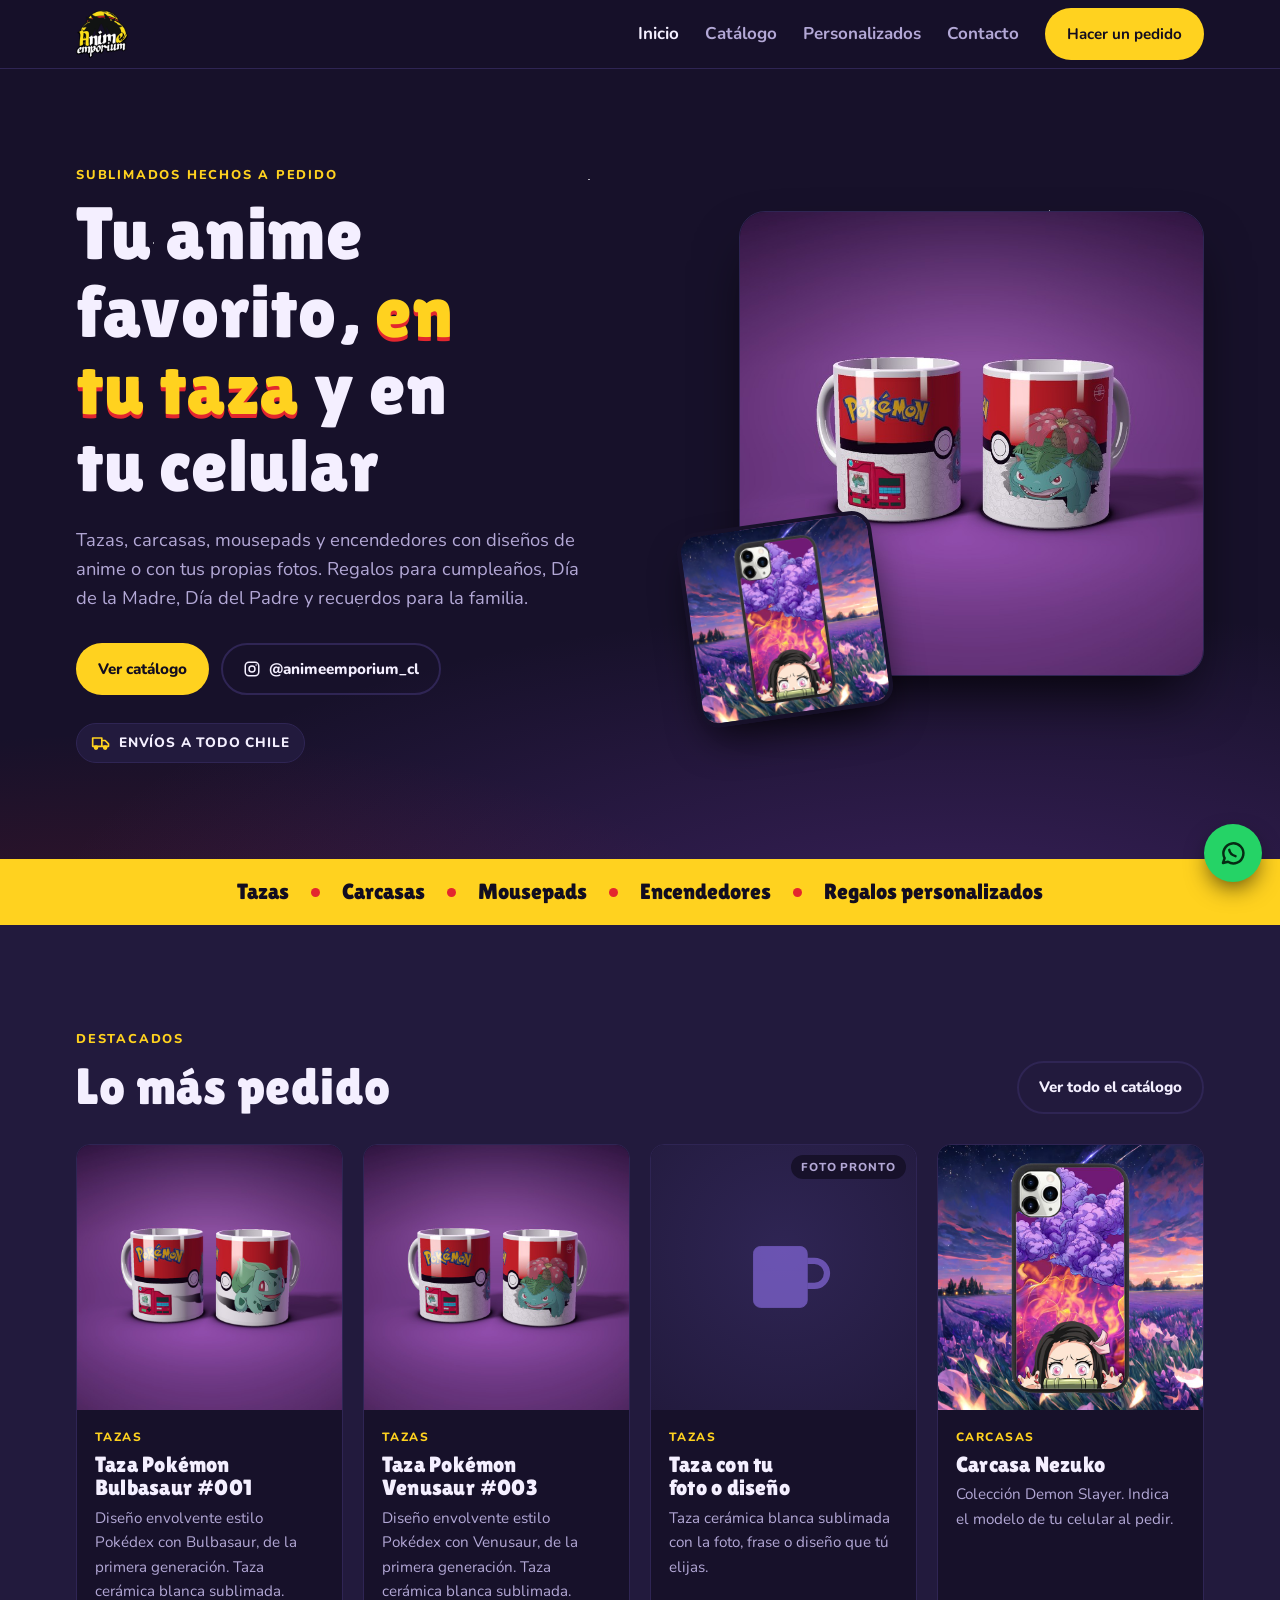
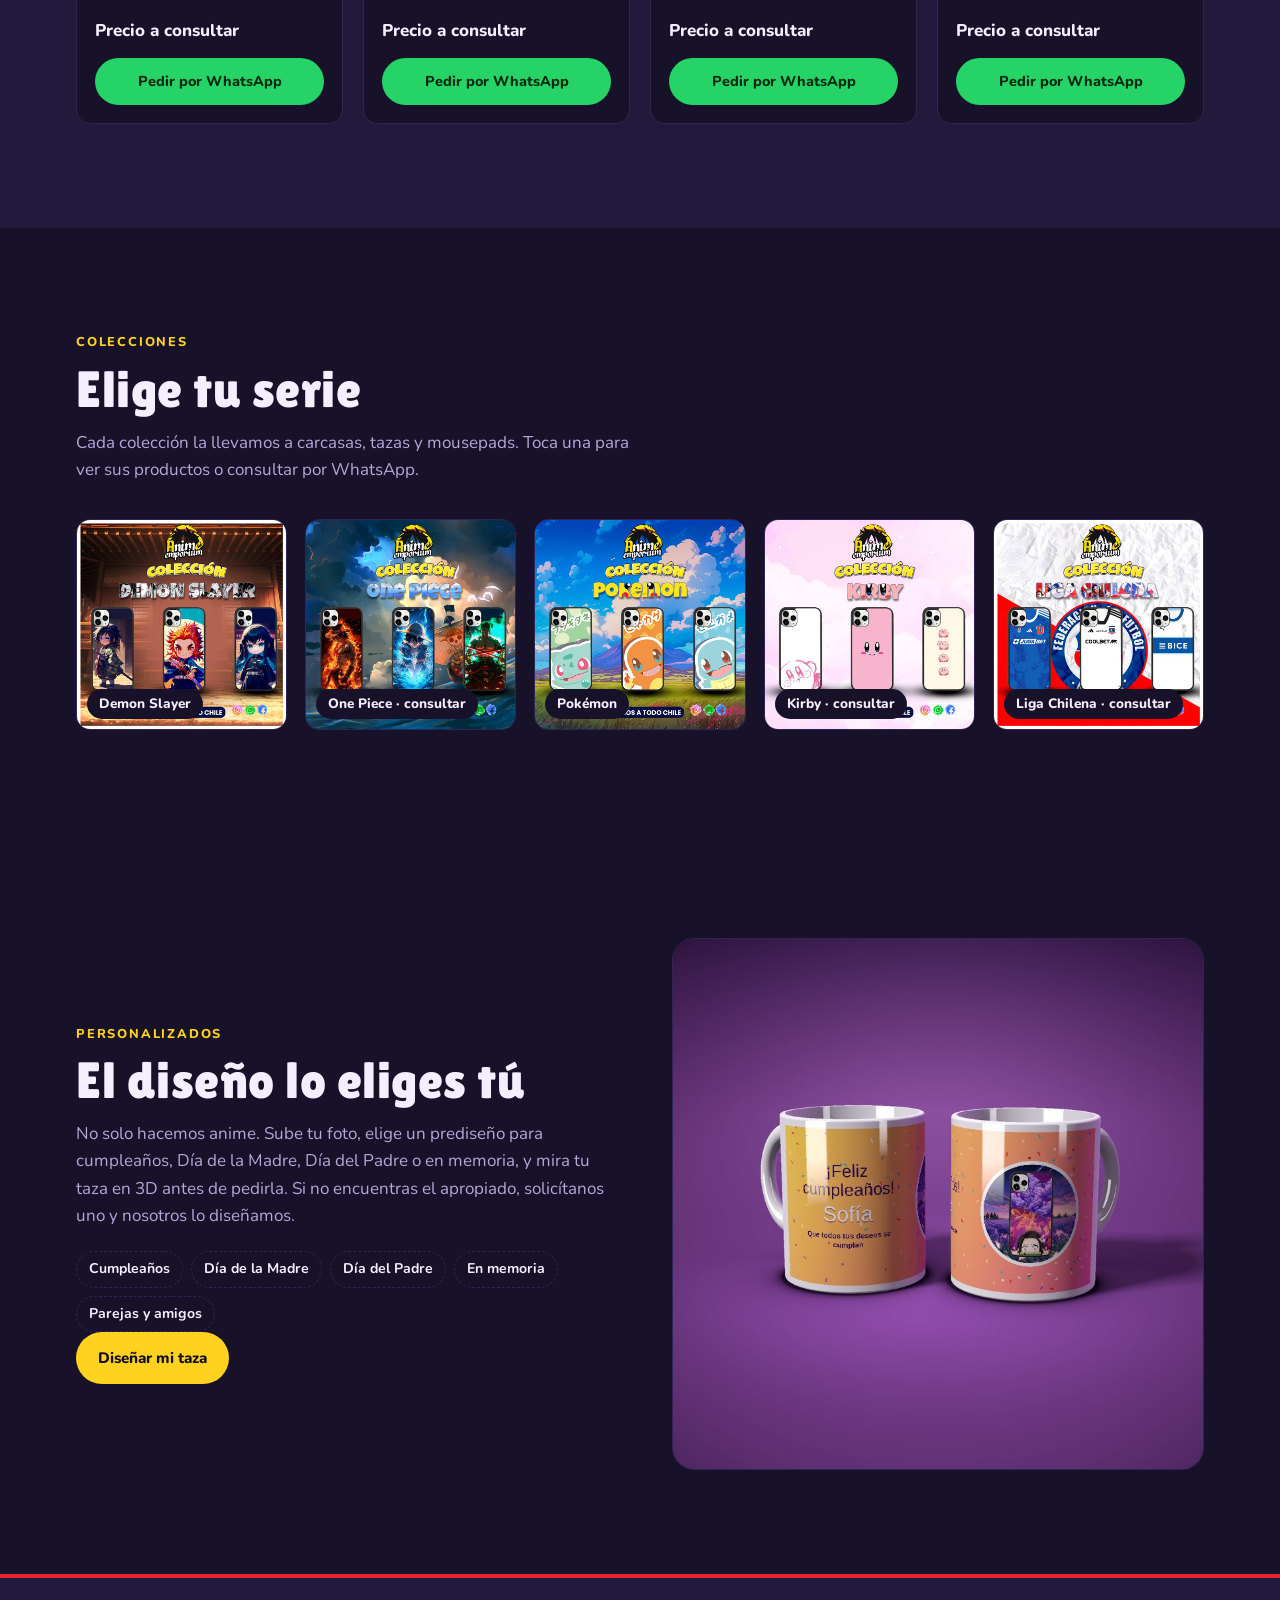
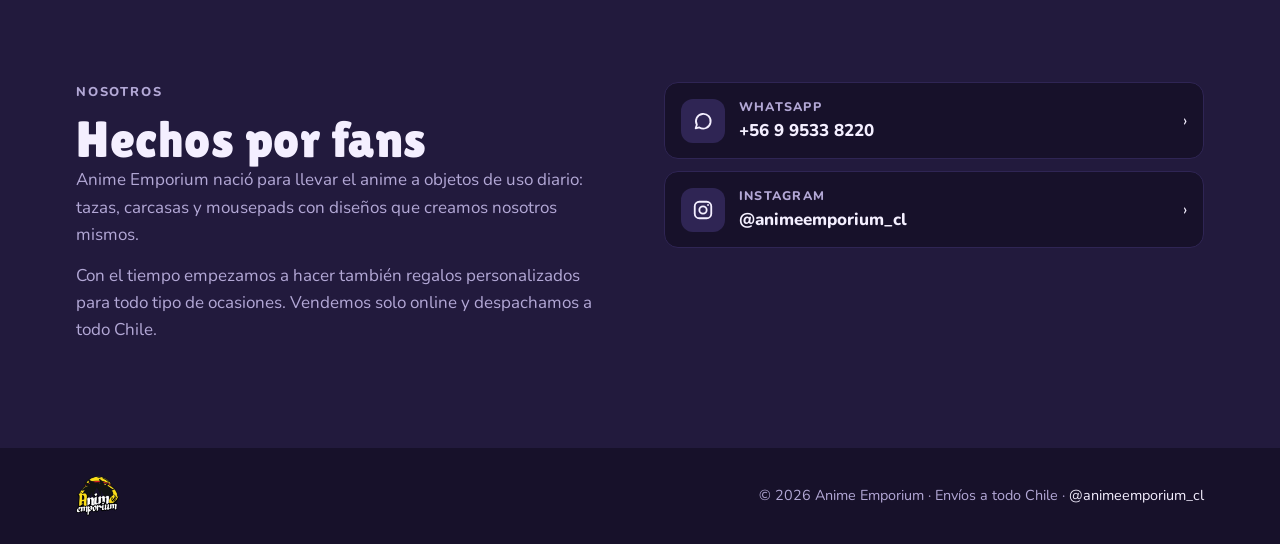
==== commit 98dcac33: "El diseño lo eliges tú" ====
--- a/index.html
+++ b/index.html
@@ -97,8 +97,8 @@
     <div class="envoltura">
       <div>
         <p class="eyebrow">Personalizados</p>
-        <h2 class="titulo-sec">Tu foto, tu frase, tu taza</h2>
-        <p class="intro">No solo hacemos anime. Sube tu foto, elige un prediseño para cumpleaños, Día de la Madre, Día del Padre o en memoria, y mira tu taza en 3D antes de pedirla.</p>
+        <h2 class="titulo-sec">El diseño lo eliges tú</h2>
+        <p class="intro">No solo hacemos anime. Sube tu foto, elige un prediseño para cumpleaños, Día de la Madre, Día del Padre o en memoria, y mira tu taza en 3D antes de pedirla. Si no encuentras el apropiado, solicítanos uno y nosotros lo diseñamos.</p>
         <div class="ocasiones-lista">
           <span>Cumpleaños</span><span>Día de la Madre</span><span>Día del Padre</span><span>En memoria</span><span>Parejas y amigos</span>
         </div>
--- a/css/estilos.css
+++ b/css/estilos.css
@@ -346,6 +346,13 @@
 .dis-acciones { display: flex; flex-wrap: wrap; gap: 10px; }
 .dis-acciones .btn { flex: 1 1 220px; padding: 14px 20px; font-size: 1rem; }
 .dis-nota { color: var(--suave); font-size: .9rem; flex-basis: 100%; }
+.pedir-diseno {
+  display: flex; flex-wrap: wrap; align-items: center; justify-content: space-between; gap: 10px 16px;
+  border-top: 1px solid var(--noche-3); padding-top: 14px;
+}
+.pedir-diseno p { color: var(--suave); font-size: .95rem; flex: 1 1 220px; }
+.pedir-diseno strong { color: var(--texto); }
+.pedir-diseno .btn { padding: 10px 16px; font-size: .9rem; }
 .teaser .envoltura { display: grid; grid-template-columns: 1fr 1fr; gap: clamp(28px, 5vw, 64px); align-items: center; }
 .teaser img { border-radius: 22px; border: 1px solid var(--noche-3); }
 
